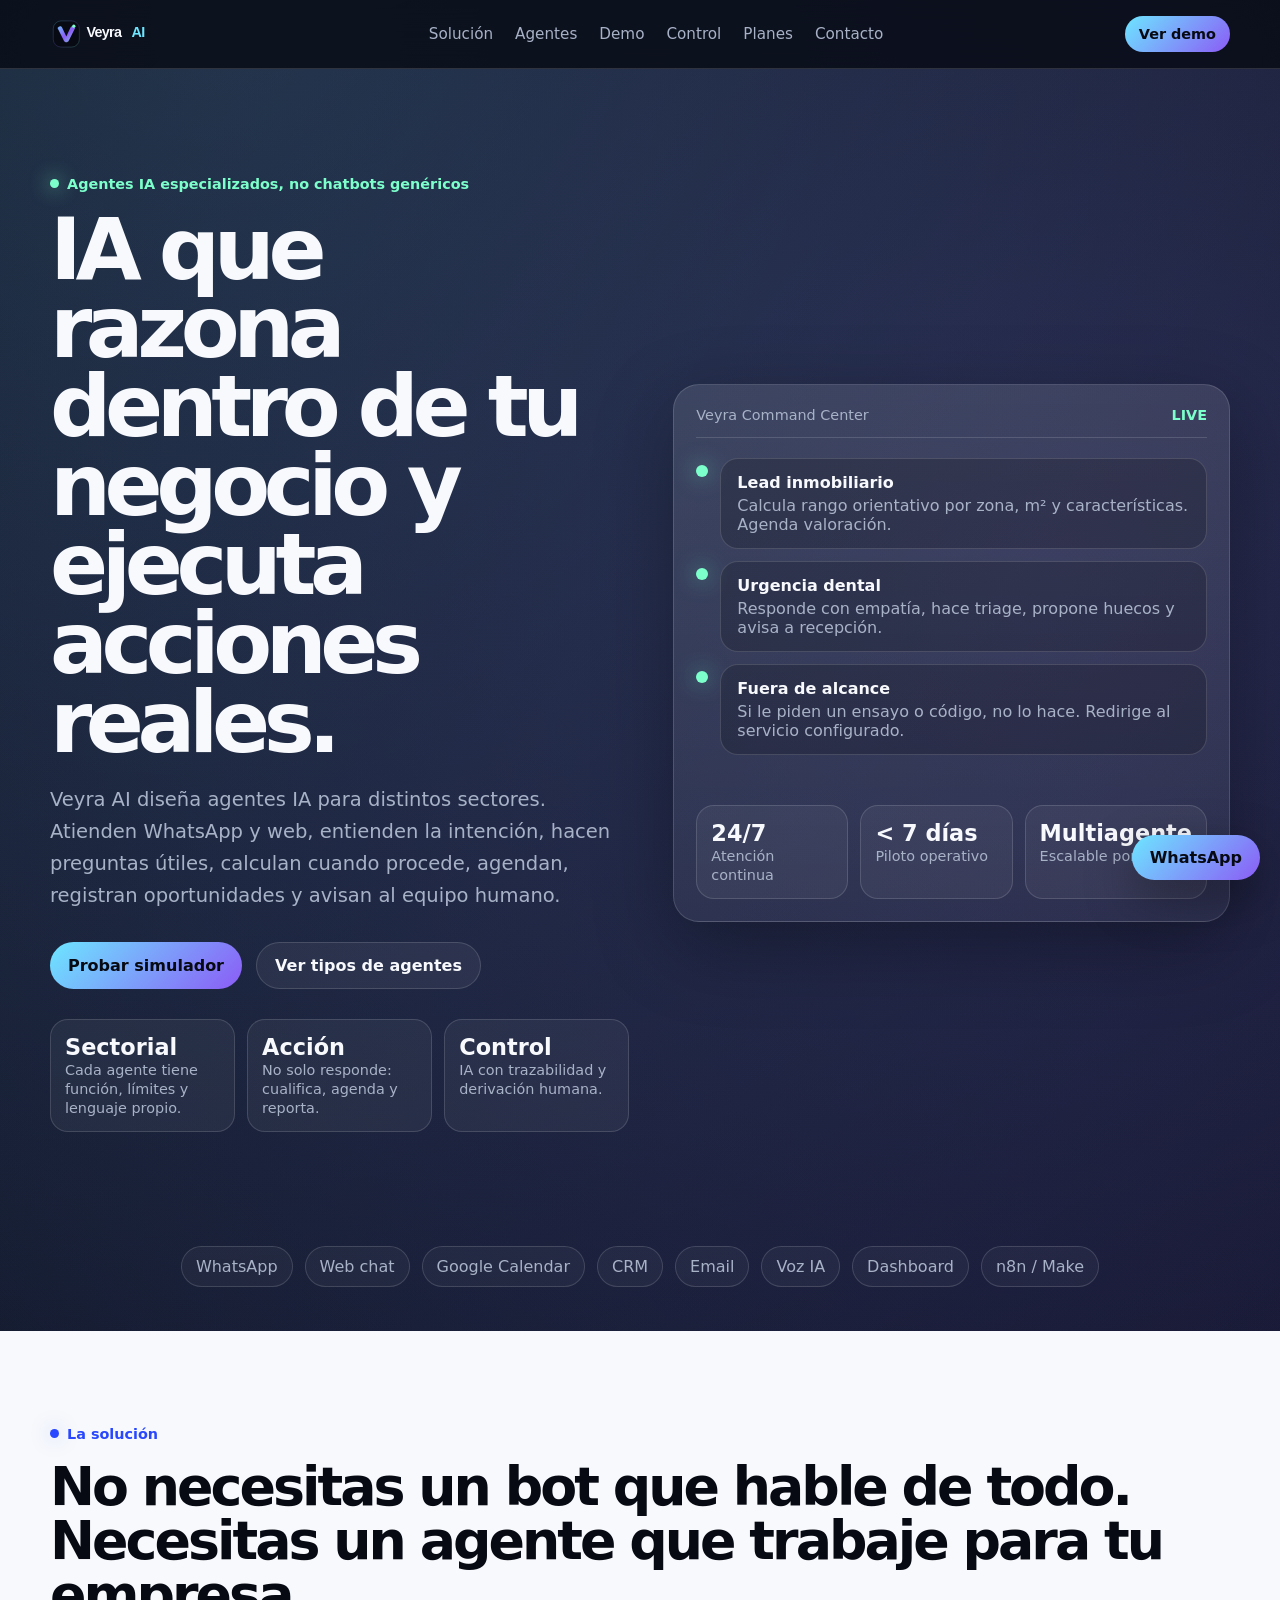
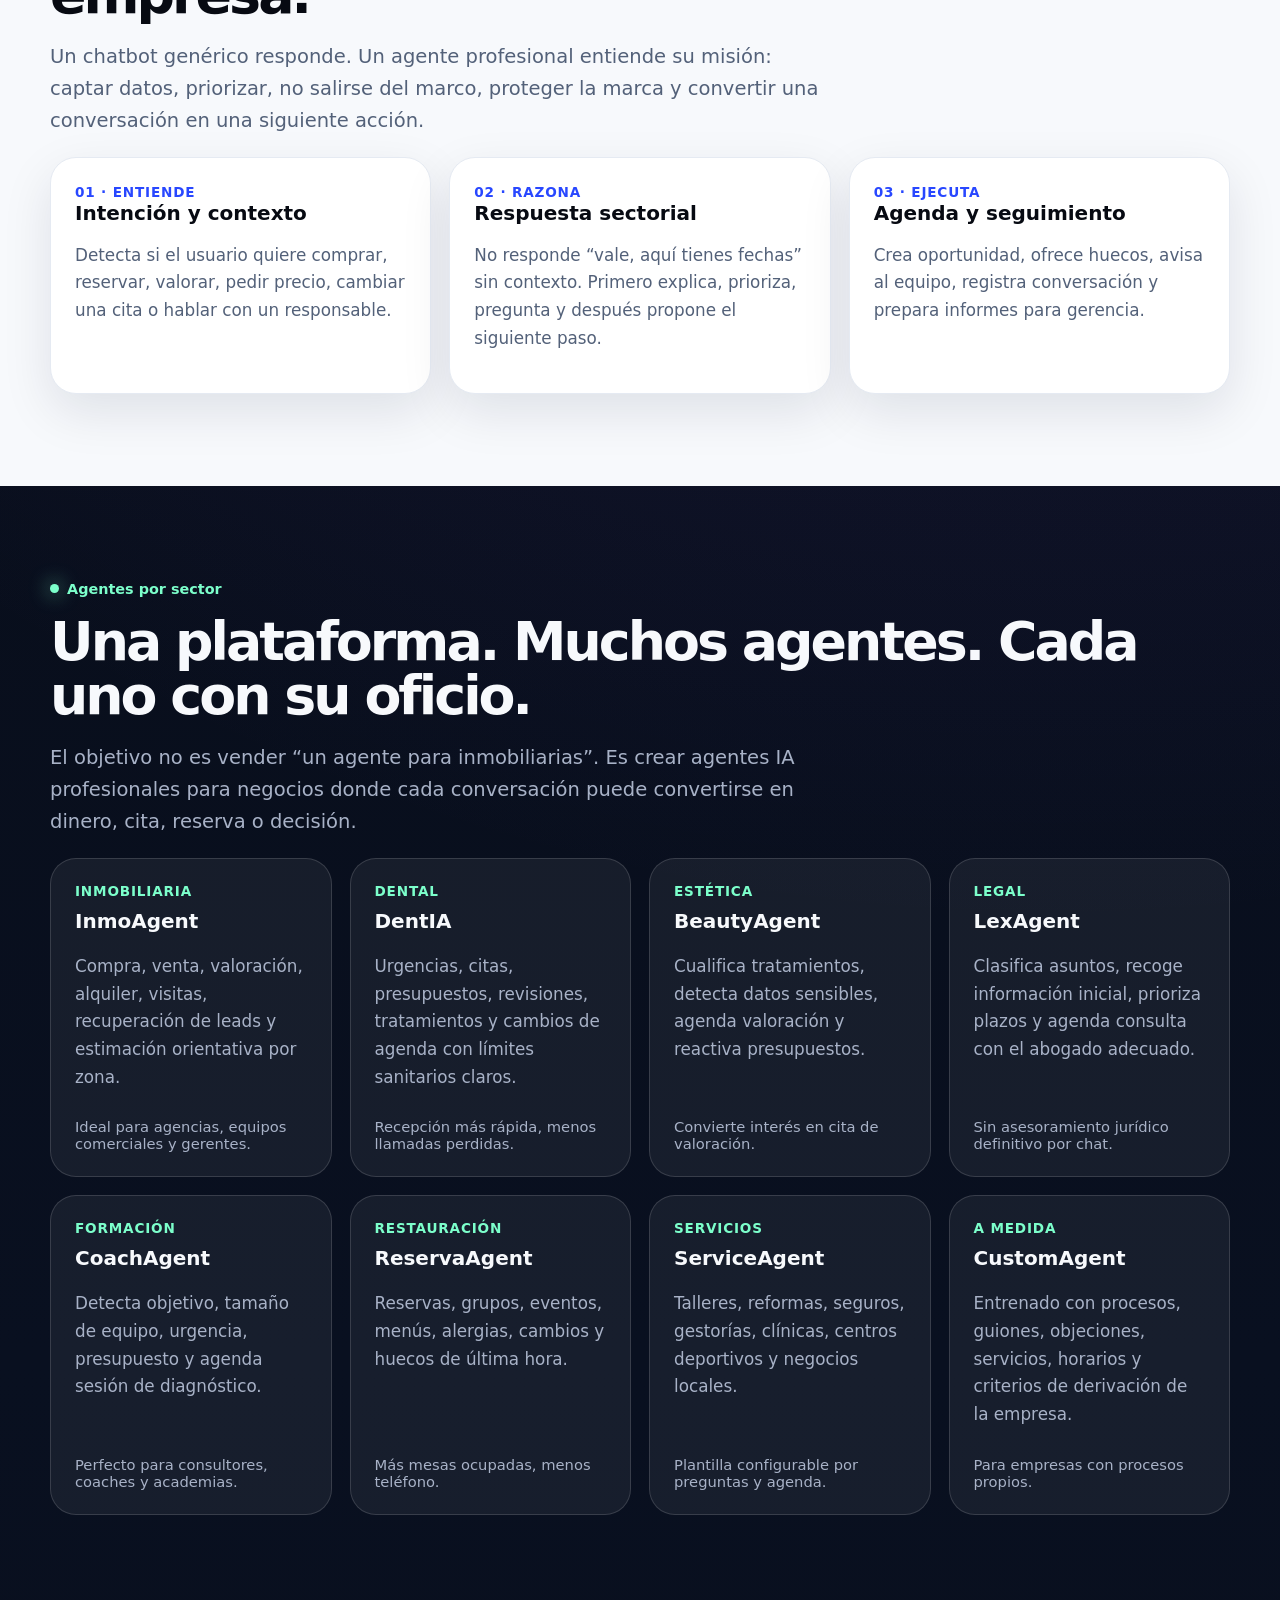
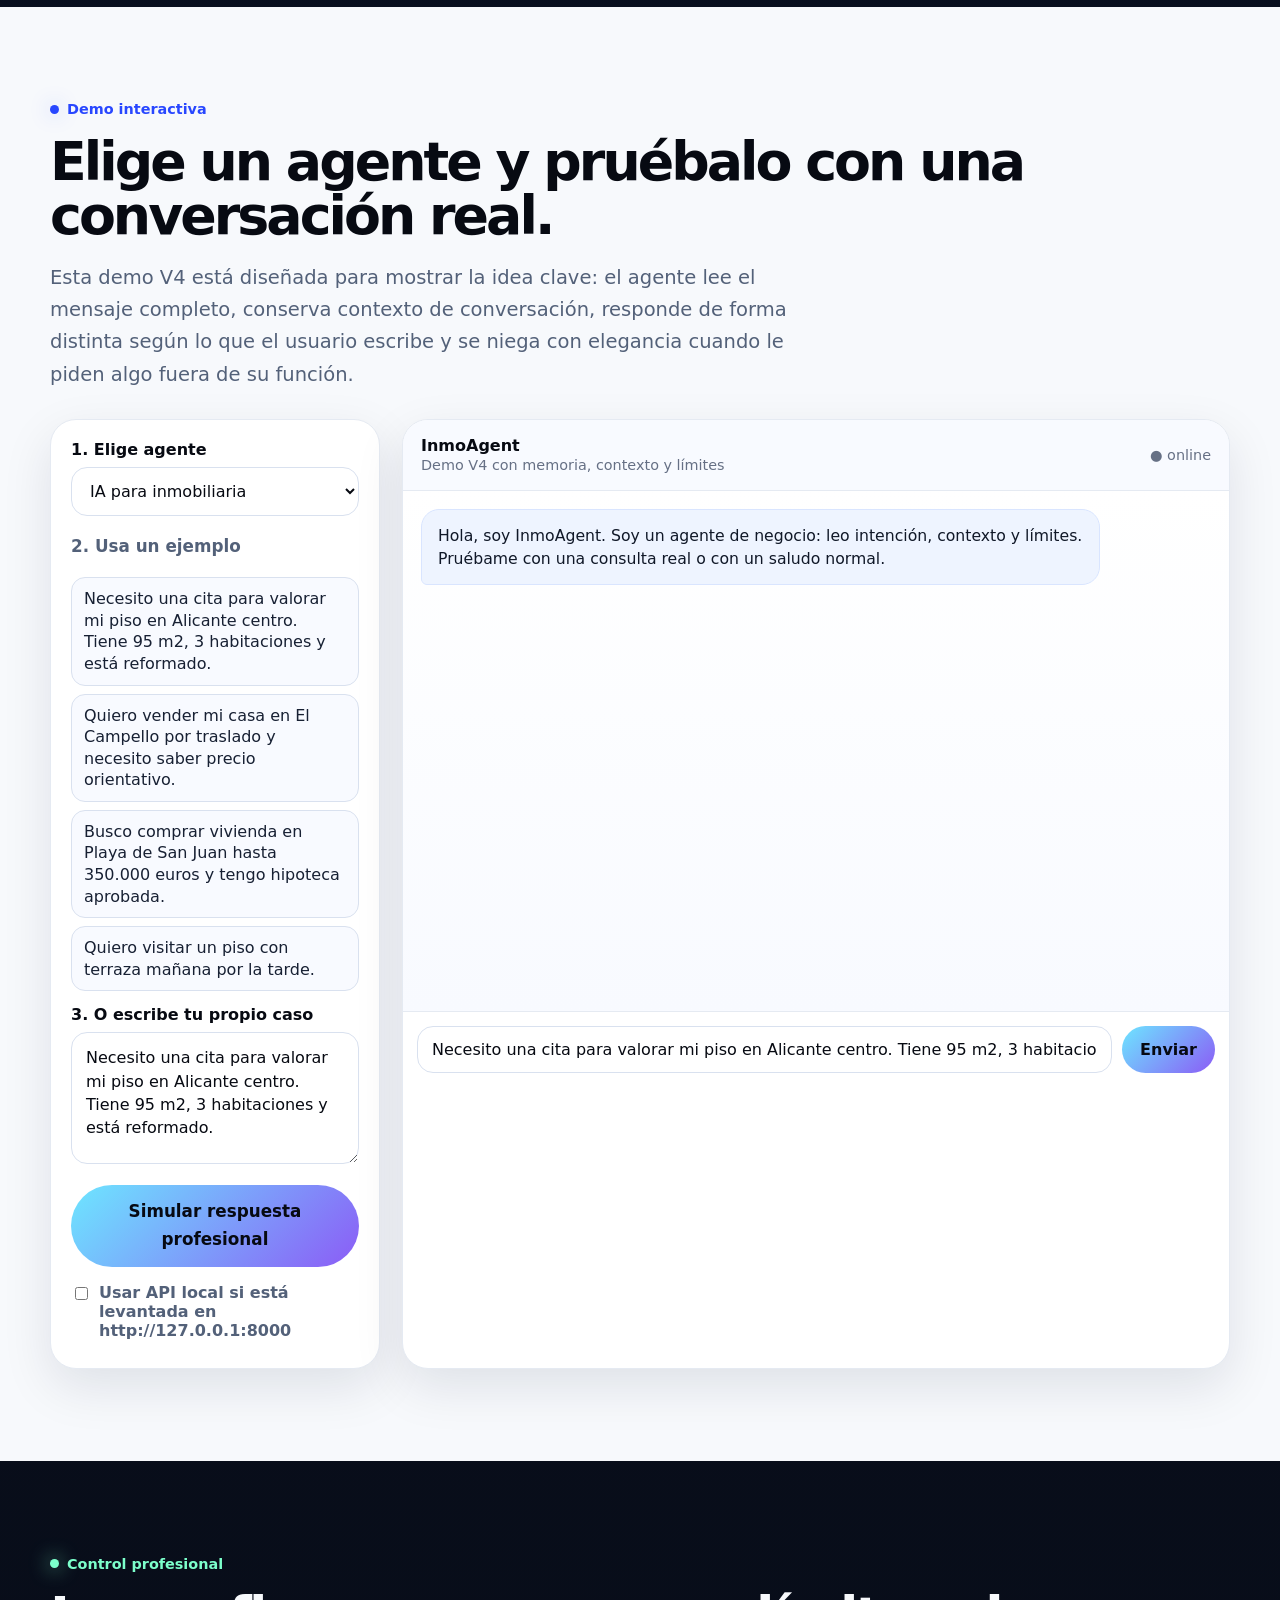
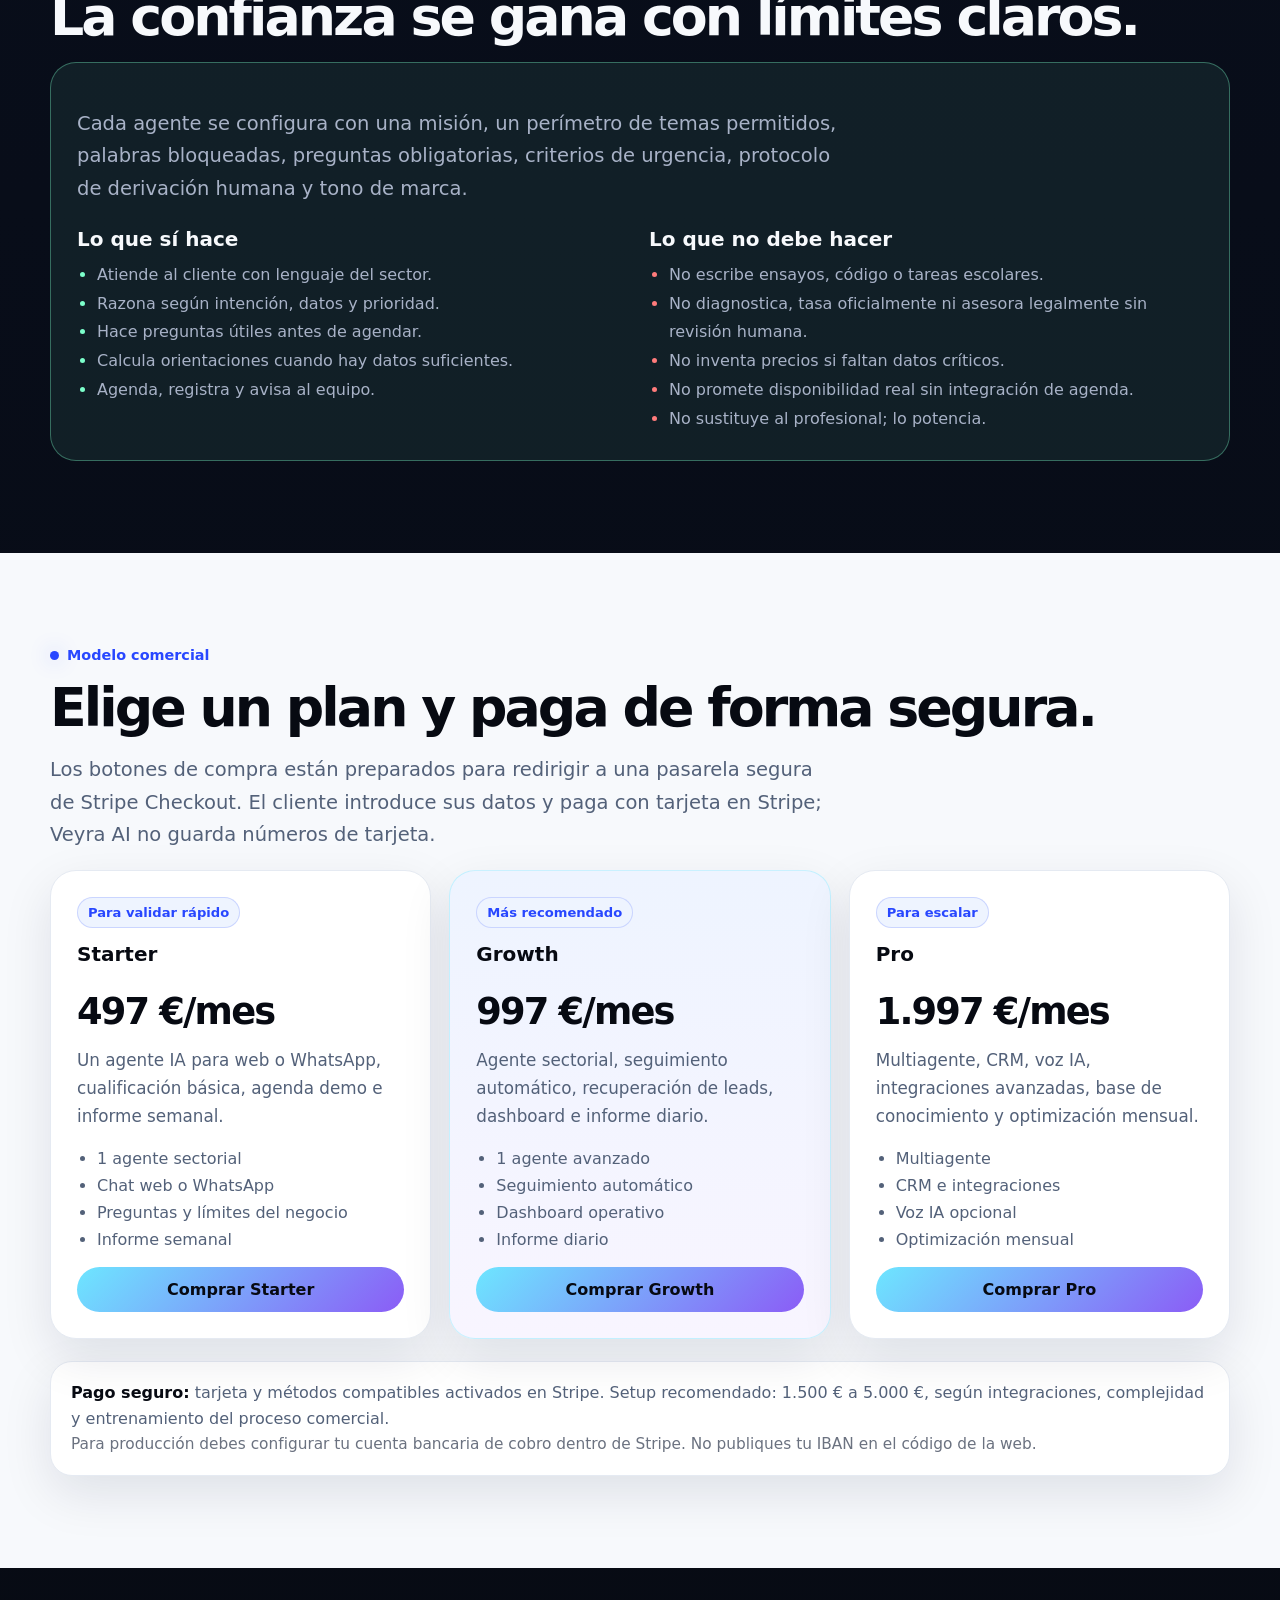
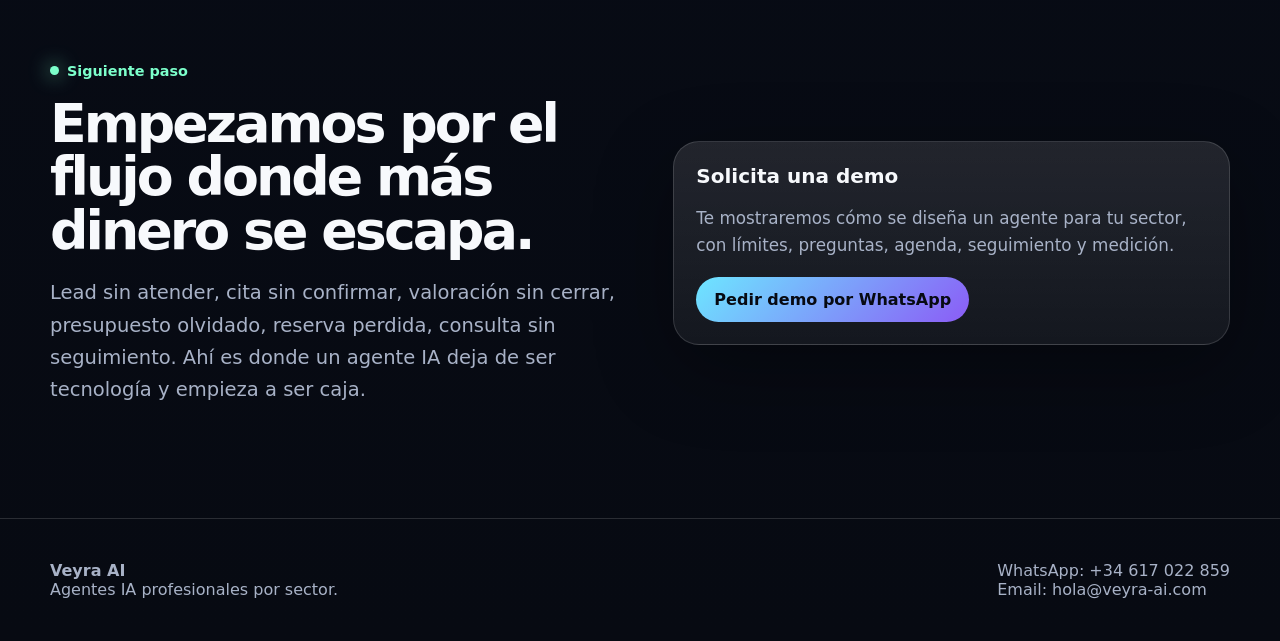
==== index.html @ 06a19c9b "Add files via upload" ====
<!doctype html>
<html lang="es">
<head>
  <meta charset="utf-8" />
  <meta name="viewport" content="width=device-width, initial-scale=1" />
  <title>Veyra AI V4 — Chat razonador contextual</title>
  <meta name="description" content="Veyra AI crea agentes IA especializados por sector: atienden, razonan dentro del negocio, califican leads, agendan citas y avisan al equipo. No son chatbots genéricos." />
  <meta name="theme-color" content="#070A12" />
  <link rel="icon" href="assets/favicon.svg" type="image/svg+xml" />
  <link rel="stylesheet" href="assets/styles.css" />
  <script defer src="assets/app.js"></script>
  <script defer src="assets/payments.js"></script>
</head>
<body>

<header class="header">
  <div class="container header-inner">
    <a class="brand" href="index.html" aria-label="Veyra AI inicio">
      <img src="assets/logo-veyra-horizontal.svg" alt="Veyra AI" onerror="this.style.display='none'" />
    </a>
    <nav class="nav" aria-label="Navegación principal">
      <a href="#solucion">Solución</a>
      <a href="#verticales">Agentes</a>
      <a href="#demo">Demo</a>
      <a href="#limites">Control</a>
      <a href="#planes">Planes</a>
      <a href="#contacto">Contacto</a>
    </nav>
    <a class="btn btn-small btn-primary" href="https://wa.me/34617022859?text=Hola%20Veyra%20AI%2C%20quiero%20ver%20una%20demo%20de%20agentes%20IA" target="_blank" rel="noopener">Ver demo</a>
    <button class="menu-btn" data-menu-btn>Menú</button>
  </div>
  <div class="container mobile" data-mobile>
    <a href="#solucion">Solución</a>
    <a href="#verticales">Agentes</a>
    <a href="#demo">Demo</a>
    <a href="#limites">Control</a>
    <a href="#planes">Planes</a>
    <a href="#contacto">Contacto</a>
  </div>
</header>

<main>
  <section class="hero">
    <div class="container grid-2">
      <div>
        <div class="eyebrow">Agentes IA especializados, no chatbots genéricos</div>
        <h1>IA que razona dentro de tu negocio y ejecuta acciones reales.</h1>
        <p class="lead">Veyra AI diseña agentes IA para distintos sectores. Atienden WhatsApp y web, entienden la intención, hacen preguntas útiles, calculan cuando procede, agendan, registran oportunidades y avisan al equipo humano.</p>
        <div class="hero-actions">
          <a class="btn btn-primary" href="#demo">Probar simulador</a>
          <a class="btn btn-ghost" href="#verticales">Ver tipos de agentes</a>
        </div>
        <div class="trust">
          <div><strong>Sectorial</strong><span>Cada agente tiene función, límites y lenguaje propio.</span></div>
          <div><strong>Acción</strong><span>No solo responde: cualifica, agenda y reporta.</span></div>
          <div><strong>Control</strong><span>IA con trazabilidad y derivación humana.</span></div>
        </div>
      </div>
      <div class="panel">
        <div class="panel-top"><span>Veyra Command Center</span><span class="live">LIVE</span></div>
        <div class="command-feed">
          <div class="command-row"><span class="command-dot"></span><div class="command-card"><strong>Lead inmobiliario</strong><span>Calcula rango orientativo por zona, m² y características. Agenda valoración.</span></div></div>
          <div class="command-row"><span class="command-dot"></span><div class="command-card"><strong>Urgencia dental</strong><span>Responde con empatía, hace triage, propone huecos y avisa a recepción.</span></div></div>
          <div class="command-row"><span class="command-dot"></span><div class="command-card"><strong>Fuera de alcance</strong><span>Si le piden un ensayo o código, no lo hace. Redirige al servicio configurado.</span></div></div>
        </div>
        <div class="trust">
          <div><strong>24/7</strong><span>Atención continua</span></div>
          <div><strong>&lt; 7 días</strong><span>Piloto operativo</span></div>
          <div><strong>Multiagente</strong><span>Escalable por sector</span></div>
        </div>
      </div>
    </div>
  </section>

  <section class="section-tight">
    <div class="container logo-strip">
      <span>WhatsApp</span><span>Web chat</span><span>Google Calendar</span><span>CRM</span><span>Email</span><span>Voz IA</span><span>Dashboard</span><span>n8n / Make</span>
    </div>
  </section>

  <section class="section light" id="solucion">
    <div class="container">
      <div class="eyebrow">La solución</div>
      <h2>No necesitas un bot que hable de todo. Necesitas un agente que trabaje para tu empresa.</h2>
      <p class="lead">Un chatbot genérico responde. Un agente profesional entiende su misión: captar datos, priorizar, no salirse del marco, proteger la marca y convertir una conversación en una siguiente acción.</p>
      <div class="grid-3">
        <article class="card"><strong class="tag">01 · Entiende</strong><h3>Intención y contexto</h3><p>Detecta si el usuario quiere comprar, reservar, valorar, pedir precio, cambiar una cita o hablar con un responsable.</p></article>
        <article class="card"><strong class="tag">02 · Razona</strong><h3>Respuesta sectorial</h3><p>No responde “vale, aquí tienes fechas” sin contexto. Primero explica, prioriza, pregunta y después propone el siguiente paso.</p></article>
        <article class="card"><strong class="tag">03 · Ejecuta</strong><h3>Agenda y seguimiento</h3><p>Crea oportunidad, ofrece huecos, avisa al equipo, registra conversación y prepara informes para gerencia.</p></article>
      </div>
    </div>
  </section>

  <section class="section" id="verticales">
    <div class="container">
      <div class="eyebrow">Agentes por sector</div>
      <h2>Una plataforma. Muchos agentes. Cada uno con su oficio.</h2>
      <p class="lead">El objetivo no es vender “un agente para inmobiliarias”. Es crear agentes IA profesionales para negocios donde cada conversación puede convertirse en dinero, cita, reserva o decisión.</p>
      <div class="grid-4">
        <article class="card vertical-card"><strong class="tag">Inmobiliaria</strong><h3>InmoAgent</h3><p>Compra, venta, valoración, alquiler, visitas, recuperación de leads y estimación orientativa por zona.</p><span class="mini">Ideal para agencias, equipos comerciales y gerentes.</span></article>
        <article class="card vertical-card"><strong class="tag">Dental</strong><h3>DentIA</h3><p>Urgencias, citas, presupuestos, revisiones, tratamientos y cambios de agenda con límites sanitarios claros.</p><span class="mini">Recepción más rápida, menos llamadas perdidas.</span></article>
        <article class="card vertical-card"><strong class="tag">Estética</strong><h3>BeautyAgent</h3><p>Cualifica tratamientos, detecta datos sensibles, agenda valoración y reactiva presupuestos.</p><span class="mini">Convierte interés en cita de valoración.</span></article>
        <article class="card vertical-card"><strong class="tag">Legal</strong><h3>LexAgent</h3><p>Clasifica asuntos, recoge información inicial, prioriza plazos y agenda consulta con el abogado adecuado.</p><span class="mini">Sin asesoramiento jurídico definitivo por chat.</span></article>
        <article class="card vertical-card"><strong class="tag">Formación</strong><h3>CoachAgent</h3><p>Detecta objetivo, tamaño de equipo, urgencia, presupuesto y agenda sesión de diagnóstico.</p><span class="mini">Perfecto para consultores, coaches y academias.</span></article>
        <article class="card vertical-card"><strong class="tag">Restauración</strong><h3>ReservaAgent</h3><p>Reservas, grupos, eventos, menús, alergias, cambios y huecos de última hora.</p><span class="mini">Más mesas ocupadas, menos teléfono.</span></article>
        <article class="card vertical-card"><strong class="tag">Servicios</strong><h3>ServiceAgent</h3><p>Talleres, reformas, seguros, gestorías, clínicas, centros deportivos y negocios locales.</p><span class="mini">Plantilla configurable por preguntas y agenda.</span></article>
        <article class="card vertical-card"><strong class="tag">A medida</strong><h3>CustomAgent</h3><p>Entrenado con procesos, guiones, objeciones, servicios, horarios y criterios de derivación de la empresa.</p><span class="mini">Para empresas con procesos propios.</span></article>
      </div>
    </div>
  </section>

  <section class="section light" id="demo">
    <div class="container">
      <div class="eyebrow">Demo interactiva</div>
      <h2>Elige un agente y pruébalo con una conversación real.</h2>
      <p class="lead">Esta demo V4 está diseñada para mostrar la idea clave: el agente lee el mensaje completo, conserva contexto de conversación, responde de forma distinta según lo que el usuario escribe y se niega con elegancia cuando le piden algo fuera de su función.</p>
      <div class="simulator">
        <aside class="sim-side">
          <label for="sector">1. Elige agente</label>
          <select id="sector" data-sector>
            <option value="inmobiliaria">IA para inmobiliaria</option>
            <option value="dental">IA para clínica dental</option>
            <option value="estetica">IA para estética</option>
            <option value="legal">IA para despacho legal</option>
            <option value="formacion">IA para formación/coaching</option>
            <option value="restauracion">IA para restaurante/reservas</option>
          </select>

          <p><strong>2. Usa un ejemplo</strong></p>
          <div class="sample-list" data-samples></div>

          <label for="prompt">3. O escribe tu propio caso</label>
          <textarea id="prompt" data-prompt placeholder="Escribe aquí una consulta real del cliente..."></textarea>
          <p><button class="btn btn-primary btn-block" data-run-demo>Simular respuesta profesional</button></p>
          <label style="display:flex; gap:8px; align-items:flex-start; font-weight:600; color:#536179;">
            <input type="checkbox" data-use-api style="width:auto; margin-top:4px;" />
            Usar API local si está levantada en http://127.0.0.1:8000
          </label>
        </aside>

        <section class="chat-simulator" aria-label="Simulador de chat Veyra AI">
          <div class="chat-header">
            <div><strong data-agent-name>InmoAgent</strong><br><span>Demo V4 con memoria, contexto y límites</span></div>
            <span>● online</span>
          </div>
          <div class="chat-log" data-chat-log></div>
          <div class="chat-input">
            <input data-chat-input type="text" placeholder="Escribe aquí. El texto se ve correctamente." />
            <button class="btn btn-primary" data-chat-send>Enviar</button>
          </div>
        </section>
      </div>
    </div>
  </section>

  <section class="section" id="limites">
    <div class="container">
      <div class="eyebrow">Control profesional</div>
      <h2>La confianza se gana con límites claros.</h2>
      <div class="guardrail">
        <p class="lead">Cada agente se configura con una misión, un perímetro de temas permitidos, palabras bloqueadas, preguntas obligatorias, criterios de urgencia, protocolo de derivación humana y tono de marca.</p>
        <div class="guardrail-grid">
          <div>
            <h3>Lo que sí hace</h3>
            <ul class="check-list">
              <li>Atiende al cliente con lenguaje del sector.</li>
              <li>Razona según intención, datos y prioridad.</li>
              <li>Hace preguntas útiles antes de agendar.</li>
              <li>Calcula orientaciones cuando hay datos suficientes.</li>
              <li>Agenda, registra y avisa al equipo.</li>
            </ul>
          </div>
          <div>
            <h3>Lo que no debe hacer</h3>
            <ul class="x-list">
              <li>No escribe ensayos, código o tareas escolares.</li>
              <li>No diagnostica, tasa oficialmente ni asesora legalmente sin revisión humana.</li>
              <li>No inventa precios si faltan datos críticos.</li>
              <li>No promete disponibilidad real sin integración de agenda.</li>
              <li>No sustituye al profesional; lo potencia.</li>
            </ul>
          </div>
        </div>
      </div>
    </div>
  </section>

  <section class="section light" id="planes">
    <div class="container">
      <div class="eyebrow">Modelo comercial</div>
      <h2>Elige un plan y paga de forma segura.</h2>
      <p class="lead">Los botones de compra están preparados para redirigir a una pasarela segura de Stripe Checkout. El cliente introduce sus datos y paga con tarjeta en Stripe; Veyra AI no guarda números de tarjeta.</p>
      <div class="grid-3 plans-grid">
        <article class="price plan-card" data-plan-card="starter">
          <div class="plan-topline">Para validar rápido</div>
          <h3>Starter</h3>
          <div class="amount">497 €/mes</div>
          <p>Un agente IA para web o WhatsApp, cualificación básica, agenda demo e informe semanal.</p>
          <ul class="plan-list">
            <li>1 agente sectorial</li>
            <li>Chat web o WhatsApp</li>
            <li>Preguntas y límites del negocio</li>
            <li>Informe semanal</li>
          </ul>
          <button class="btn btn-primary btn-block" type="button" data-buy-plan="starter">Comprar Starter</button>
        </article>
        <article class="price featured plan-card" data-plan-card="growth">
          <div class="plan-topline">Más recomendado</div>
          <h3>Growth</h3>
          <div class="amount">997 €/mes</div>
          <p>Agente sectorial, seguimiento automático, recuperación de leads, dashboard e informe diario.</p>
          <ul class="plan-list">
            <li>1 agente avanzado</li>
            <li>Seguimiento automático</li>
            <li>Dashboard operativo</li>
            <li>Informe diario</li>
          </ul>
          <button class="btn btn-primary btn-block" type="button" data-buy-plan="growth">Comprar Growth</button>
        </article>
        <article class="price plan-card" data-plan-card="pro">
          <div class="plan-topline">Para escalar</div>
          <h3>Pro</h3>
          <div class="amount">1.997 €/mes</div>
          <p>Multiagente, CRM, voz IA, integraciones avanzadas, base de conocimiento y optimización mensual.</p>
          <ul class="plan-list">
            <li>Multiagente</li>
            <li>CRM e integraciones</li>
            <li>Voz IA opcional</li>
            <li>Optimización mensual</li>
          </ul>
          <button class="btn btn-primary btn-block" type="button" data-buy-plan="pro">Comprar Pro</button>
        </article>
      </div>
      <div class="payment-note">
        <strong>Pago seguro:</strong> tarjeta y métodos compatibles activados en Stripe. Setup recomendado: 1.500 € a 5.000 €, según integraciones, complejidad y entrenamiento del proceso comercial.
        <br><span>Para producción debes configurar tu cuenta bancaria de cobro dentro de Stripe. No publiques tu IBAN en el código de la web.</span>
      </div>
    </div>
  </section>

  <section class="section" id="contacto">
    <div class="container grid-2">
      <div>
        <div class="eyebrow">Siguiente paso</div>
        <h2>Empezamos por el flujo donde más dinero se escapa.</h2>
        <p class="lead">Lead sin atender, cita sin confirmar, valoración sin cerrar, presupuesto olvidado, reserva perdida, consulta sin seguimiento. Ahí es donde un agente IA deja de ser tecnología y empieza a ser caja.</p>
      </div>
      <div class="panel">
        <h3>Solicita una demo</h3>
        <p>Te mostraremos cómo se diseña un agente para tu sector, con límites, preguntas, agenda, seguimiento y medición.</p>
        <a class="btn btn-primary" href="https://wa.me/34617022859?text=Hola%20Veyra%20AI%2C%20quiero%20una%20demo%20de%20agentes%20IA%20por%20sector" target="_blank" rel="noopener">Pedir demo por WhatsApp</a>
      </div>
    </div>
  </section>
</main>

<footer class="footer">
  <div class="container footer-inner">
    <div><strong>Veyra AI</strong><br/>Agentes IA profesionales por sector.</div>
    <div>WhatsApp: +34 617 022 859<br/>Email: hola@veyra-ai.com</div>
  </div>
</footer>
<a class="btn btn-primary whatsapp-float" href="https://wa.me/34617022859?text=Hola%20Veyra%20AI%2C%20quiero%20una%20demo" target="_blank" rel="noopener">WhatsApp</a>

</body>
</html>
---- assets/styles.css ----
:root {
  --bg: #070A12;
  --bg-2: #0D1324;
  --ink: #F7F9FC;
  --muted: #A8B2C7;
  --muted-2: #6B7280;
  --line: rgba(255,255,255,.14);
  --line-dark: #E5EAF2;
  --cyan: #6DE6FF;
  --violet: #8B5CF6;
  --mint: #7CFFCB;
  --warm: #FFD166;
  --danger: #FF7B7B;
  --paper: #F7F9FC;
  --paper-2: #FFFFFF;
  --dark-text: #070A12;
  --shadow: 0 24px 80px rgba(0,0,0,.32);
  --shadow-soft: 0 18px 50px rgba(14,24,48,.10);
  --radius: 26px;
  --max: 1180px;
  font-family: Inter, ui-sans-serif, system-ui, -apple-system, BlinkMacSystemFont, "Segoe UI", Roboto, Arial, sans-serif;
}

* { box-sizing: border-box; }
html { scroll-behavior: smooth; }
body {
  margin: 0;
  background:
    radial-gradient(circle at 18% 0%, rgba(109,230,255,.16), transparent 28%),
    radial-gradient(circle at 82% 8%, rgba(139,92,246,.20), transparent 30%),
    linear-gradient(180deg, #070A12 0%, #091020 42%, #070A12 100%);
  color: var(--ink);
}
a { color: inherit; text-decoration: none; }
button, input, textarea, select { font: inherit; }
.container { width: min(var(--max), calc(100% - 40px)); margin: 0 auto; }

.header { position: sticky; top: 0; z-index: 30; backdrop-filter: blur(20px); background: rgba(7,10,18,.78); border-bottom: 1px solid var(--line); }
.header-inner { display: flex; align-items: center; justify-content: space-between; padding: 16px 0; gap: 20px; }
.brand { display:flex; align-items:center; gap:10px; font-weight: 900; letter-spacing:-.03em; }
.brand img { height: 34px; width: auto; }
.nav { display:flex; align-items:center; gap: 22px; color: var(--muted); font-size: .95rem; }
.nav a:hover { color: var(--ink); }
.menu-btn { display:none; background:transparent; color:var(--ink); border:1px solid var(--line); border-radius: 12px; padding:8px 10px; }
.mobile { display:none; border-top: 1px solid var(--line); padding: 10px 0 18px; }
.mobile a { display:block; padding: 10px 0; color:var(--muted); }

.btn { display:inline-flex; align-items:center; justify-content:center; gap: 8px; border-radius: 999px; padding: 13px 18px; font-weight: 850; border: 1px solid var(--line); transition: transform .2s ease, border-color .2s ease, background .2s ease; cursor:pointer; }
.btn:hover { transform: translateY(-2px); }
.btn-primary { background: linear-gradient(135deg, var(--cyan), var(--violet)); color: #070A12; border: 0; }
.btn-ghost { background: rgba(255,255,255,.06); color: var(--ink); }
.btn-small { padding: 10px 14px; font-size:.9rem; }
.btn-block { width: 100%; }

.hero { padding: 104px 0 70px; }
.section { padding: 92px 0; }
.section-tight { padding: 44px 0; }
.light { background: var(--paper); color: var(--dark-text); }
.light p, .light li { color:#536179; }
.light .eyebrow { color:#2847FF; }
.light .eyebrow::before { background:#2847FF; box-shadow:0 0 20px rgba(40,71,255,.35); }
.grid-2 { display:grid; grid-template-columns: 1.02fr .98fr; gap: 44px; align-items:center; }
.grid-3 { display:grid; grid-template-columns: repeat(3, 1fr); gap:18px; }
.grid-4 { display:grid; grid-template-columns: repeat(4, 1fr); gap:18px; }

.eyebrow { display:inline-flex; align-items:center; gap:8px; color: var(--mint); font-weight: 850; font-size:.9rem; margin-bottom: 18px; }
.eyebrow::before { content:""; width:9px; height:9px; border-radius:50%; background:var(--mint); box-shadow:0 0 20px var(--mint); }
h1 { font-size: clamp(2.75rem, 6.7vw, 5.7rem); line-height:.92; letter-spacing:-.075em; margin: 0 0 22px; }
h2 { font-size: clamp(2rem, 4.2vw, 3.6rem); line-height:1; letter-spacing:-.055em; margin:0 0 18px; }
h3 { font-size: 1.25rem; margin:0 0 10px; }
p { color: var(--muted); font-size: 1.05rem; line-height:1.65; }
.lead { font-size: 1.22rem; max-width: 780px; }
.hero-actions { display:flex; flex-wrap:wrap; gap:14px; margin: 30px 0; }

.trust { display:grid; grid-template-columns: repeat(3, 1fr); gap: 12px; margin-top:30px; }
.trust div { border:1px solid var(--line); border-radius: 18px; padding: 14px; background:rgba(255,255,255,.05); }
.trust strong { display:block; font-size:1.4rem; }
.trust span { color:var(--muted); font-size:.9rem; }

.panel { border:1px solid var(--line); background: linear-gradient(180deg, rgba(255,255,255,.11), rgba(255,255,255,.055)); border-radius: var(--radius); padding: 22px; box-shadow: var(--shadow); }
.light .panel { background:white; border-color:var(--line-dark); box-shadow:var(--shadow-soft); }
.panel-top { display:flex; align-items:center; justify-content:space-between; padding-bottom:14px; border-bottom:1px solid var(--line); color:var(--muted); font-size:.9rem; }
.light .panel-top { border-bottom-color:var(--line-dark); color:var(--muted-2); }
.live { color: var(--mint); font-weight: 900; }
.light .live { color:#16A34A; }

.command-feed { display:grid; gap:12px; padding:20px 0; }
.command-row { display:grid; grid-template-columns: auto 1fr; gap: 12px; align-items: start; }
.command-dot { width:12px; height:12px; border-radius:50%; background:var(--mint); margin-top:7px; box-shadow:0 0 22px rgba(124,255,203,.6); }
.command-card { border:1px solid var(--line); background:rgba(0,0,0,.18); padding:14px 16px; border-radius:18px; }
.command-card strong { display:block; margin-bottom:4px; }
.command-card span { color:var(--muted); }

.logo-strip { display:flex; flex-wrap:wrap; gap:12px; justify-content:center; }
.logo-strip span { border:1px solid var(--line); border-radius:999px; padding:10px 14px; color:var(--muted); background:rgba(255,255,255,.04); }

.card { border:1px solid var(--line); background:rgba(255,255,255,.06); border-radius: var(--radius); padding:24px; min-height: 210px; }
.light .card { background:white; border-color:var(--line-dark); box-shadow: var(--shadow-soft); }
.card strong.tag { color:var(--mint); font-size:.85rem; text-transform: uppercase; letter-spacing:.06em; }
.light .card strong.tag { color:#2847FF; }
.card ul { padding-left: 18px; color:var(--muted); line-height:1.7; }
.vertical-card { min-height: 245px; display:flex; flex-direction:column; gap:10px; }
.vertical-card p { margin-top:0; }
.vertical-card .mini { margin-top:auto; color:var(--muted); font-size:.92rem; }
.light .vertical-card .mini { color:var(--muted-2); }

.guardrail { border:1px solid rgba(124,255,203,.35); background:rgba(124,255,203,.08); border-radius:var(--radius); padding:26px; }
.guardrail-grid { display:grid; grid-template-columns: 1fr 1fr; gap:18px; margin-top:22px; }
.guardrail h3 { margin-top:0; }
.check-list, .x-list { margin:0; padding-left:20px; line-height:1.8; color:var(--muted); }
.check-list li::marker { color:var(--mint); }
.x-list li::marker { color:var(--danger); }

/* Simulador */
.simulator { display:grid; grid-template-columns: 330px 1fr; gap:22px; align-items:stretch; margin-top:28px; }
.sim-side, .chat-simulator { border:1px solid var(--line-dark); border-radius: var(--radius); background:white; box-shadow:var(--shadow-soft); }
.sim-side { padding:20px; }
.sim-side label { display:block; font-weight:850; margin-bottom:8px; color:var(--dark-text); }
.sim-side select,
.sim-side textarea,
.chat-input input {
  width:100%;
  border:1px solid #D9E1EF;
  background:#FFFFFF;
  color:#070A12;
  border-radius:16px;
  padding:13px 14px;
  outline:none;
}
.sim-side textarea { min-height: 132px; resize: vertical; line-height:1.45; }
.sim-side select:focus,
.sim-side textarea:focus,
.chat-input input:focus { border-color:#2847FF; box-shadow:0 0 0 4px rgba(40,71,255,.10); }
.sample-list { display:grid; gap:8px; margin:14px 0; }
.sample-btn { text-align:left; border:1px solid #D9E1EF; background:#F8FAFF; color:#172033; border-radius:14px; padding:10px 12px; cursor:pointer; line-height:1.35; }
.sample-btn:hover { border-color:#2847FF; }
.chat-simulator { overflow:hidden; display:flex; flex-direction:column; min-height:560px; }
.chat-header { display:flex; align-items:center; justify-content:space-between; gap:12px; padding:16px 18px; border-bottom:1px solid var(--line-dark); background:#F8FAFF; }
.chat-header strong { color:#070A12; }
.chat-header span { color:#667085; font-size:.9rem; }
.chat-log { flex:1; padding:18px; display:flex; flex-direction:column; gap:12px; background:linear-gradient(180deg,#FFFFFF,#F8FAFF); overflow:auto; max-height: 520px; }
.bubble { width:fit-content; max-width:min(86%, 720px); padding:14px 16px; border-radius:18px; white-space:pre-line; line-height:1.48; font-size: .98rem; }
.bubble.user { align-self:flex-end; background:#2847FF; color:#FFFFFF; border-bottom-right-radius:6px; }
.bubble.bot { align-self:flex-start; background:#EEF4FF; color:#101828; border:1px solid #D9E5FF; border-bottom-left-radius:6px; }
.bubble.bot strong { color:#070A12; }
.chat-input { display:grid; grid-template-columns: 1fr auto; gap:10px; padding:14px; border-top:1px solid var(--line-dark); background:#FFFFFF; }
.chat-input input::placeholder,
.sim-side textarea::placeholder { color:#8A94A6; }

.price { border:1px solid var(--line); border-radius: var(--radius); padding:26px; background:rgba(255,255,255,.06); }
.light .price { background:white; border-color:var(--line-dark); box-shadow:var(--shadow-soft); }
.price.featured { background:linear-gradient(180deg, rgba(109,230,255,.16), rgba(139,92,246,.12)); border-color: rgba(109,230,255,.34); }
.light .price.featured { background:linear-gradient(180deg, #EEF4FF, #F8F5FF); }
.price .amount { font-size:2.3rem; color:var(--ink); font-weight:900; letter-spacing:-.05em; }
.light .price .amount { color:var(--dark-text); }

.footer { padding: 42px 0; border-top: 1px solid var(--line); color: var(--muted); }
.footer-inner { display:flex; justify-content:space-between; gap:20px; flex-wrap:wrap; }
.whatsapp-float { position:fixed; right:20px; bottom:20px; z-index:30; box-shadow:0 18px 50px rgba(0,0,0,.35); }

@media (max-width: 980px) {
  .grid-2, .grid-3, .grid-4, .simulator, .guardrail-grid { grid-template-columns: 1fr; }
  .trust { grid-template-columns: 1fr; }
  .nav, .header .btn-small { display:none; }
  .menu-btn { display:block; }
  .mobile.open { display:block; }
  .hero { padding-top:72px; }
  .chat-simulator { min-height: 520px; }
}

/* Pagos y planes */
.plans-grid { align-items: stretch; }
.plan-card { display:flex; flex-direction:column; gap:14px; min-height: 100%; }
.plan-card p { margin:0; }
.plan-topline { display:inline-flex; width:max-content; max-width:100%; border:1px solid rgba(40,71,255,.18); background:#EEF4FF; color:#2847FF; border-radius:999px; padding:7px 10px; font-weight:850; font-size:.82rem; }
.plan-list { margin:0; padding-left:20px; line-height:1.7; color:#536179; }
.plan-card .btn { margin-top:auto; }
.btn.is-loading, .btn:disabled { opacity:.74; cursor:progress; transform:none; }
.payment-note { margin-top:22px; border:1px solid var(--line-dark); border-radius:22px; padding:18px 20px; background:white; color:#536179; box-shadow:var(--shadow-soft); line-height:1.6; }
.payment-note strong { color:var(--dark-text); }
.payment-note span { color:#6B7280; font-size:.96rem; }
.payment-status { min-height:70vh; display:grid; align-items:center; }
.status-card { max-width:760px; margin:0 auto; border:1px solid var(--line); background:linear-gradient(180deg, rgba(255,255,255,.11), rgba(255,255,255,.055)); border-radius:var(--radius); padding:34px; box-shadow:var(--shadow); }
.status-card .actions { display:flex; flex-wrap:wrap; gap:12px; margin-top:24px; }
.status-pill { display:inline-flex; align-items:center; gap:8px; border:1px solid rgba(124,255,203,.35); background:rgba(124,255,203,.08); color:var(--mint); border-radius:999px; padding:8px 12px; font-weight:850; margin-bottom:18px; }
@media (max-width: 760px) {
  .payment-note { padding:16px; }
  .status-card { padding:24px; }
}
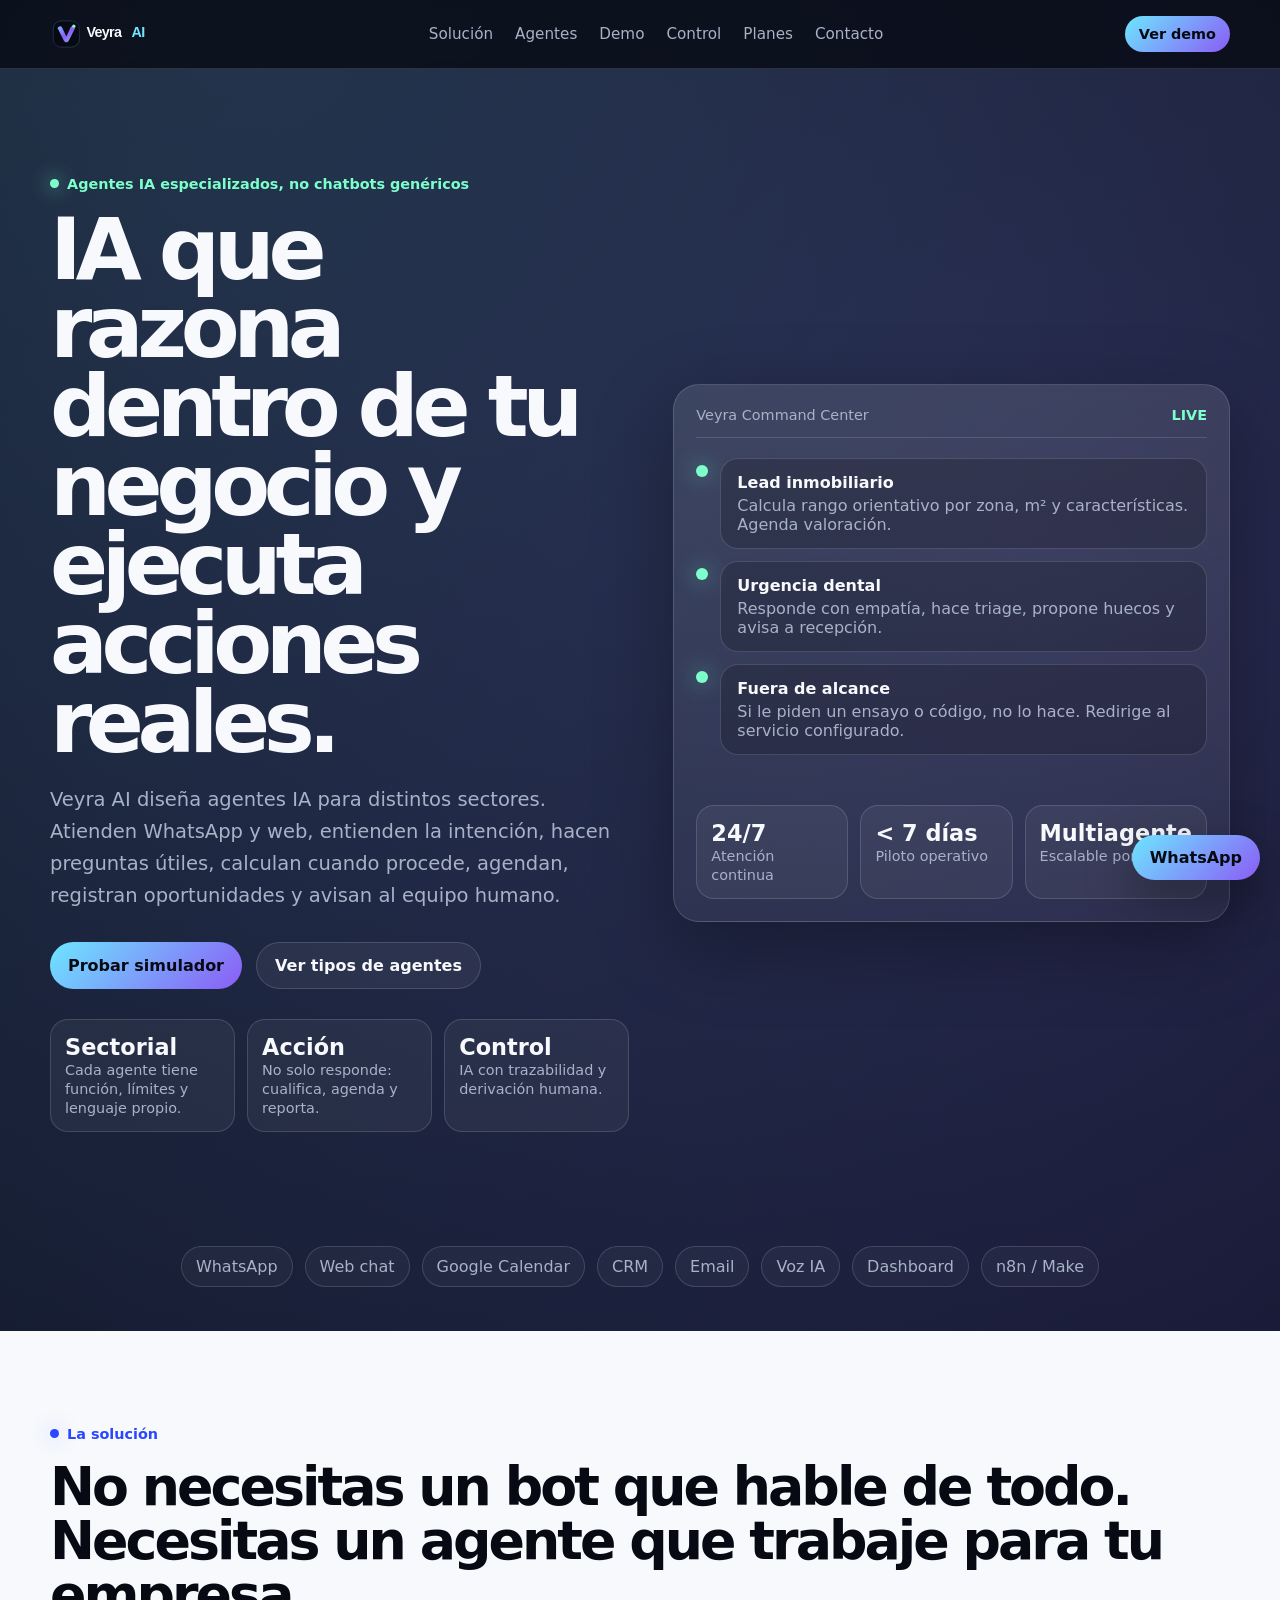
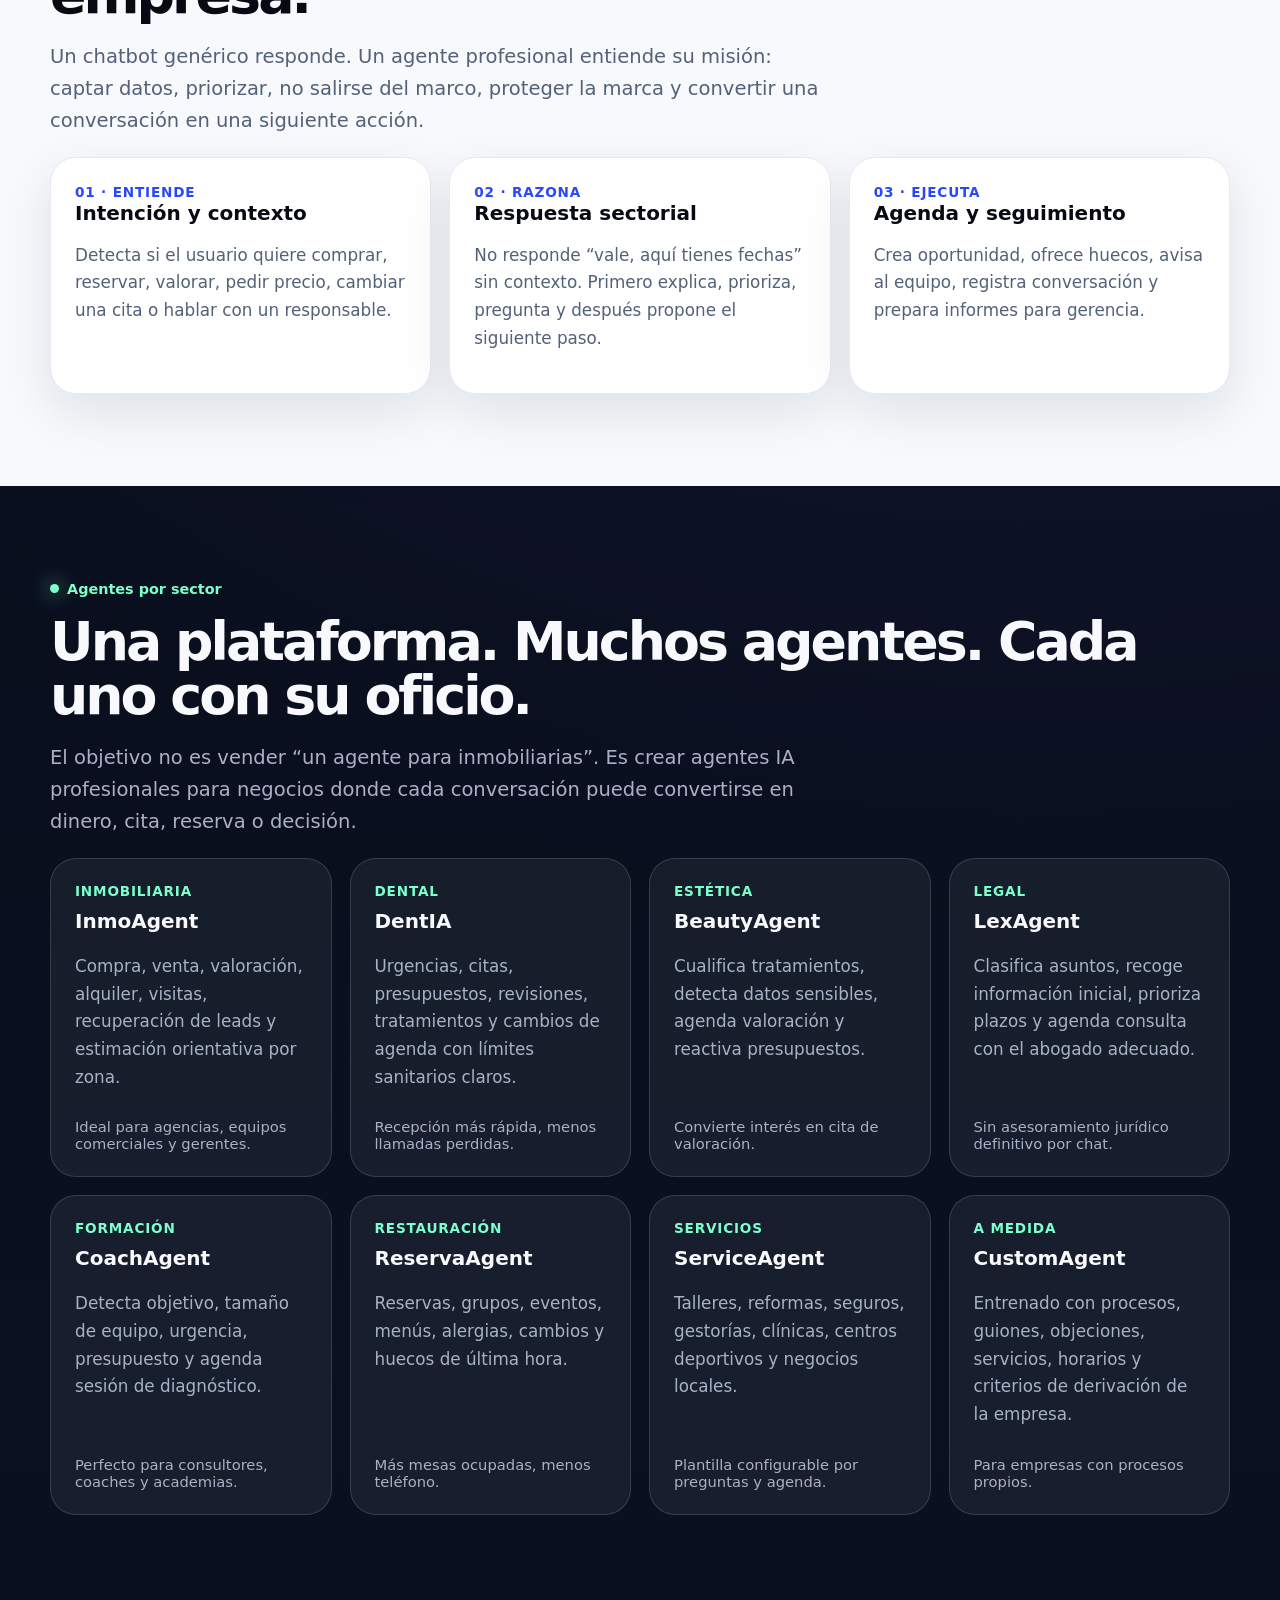
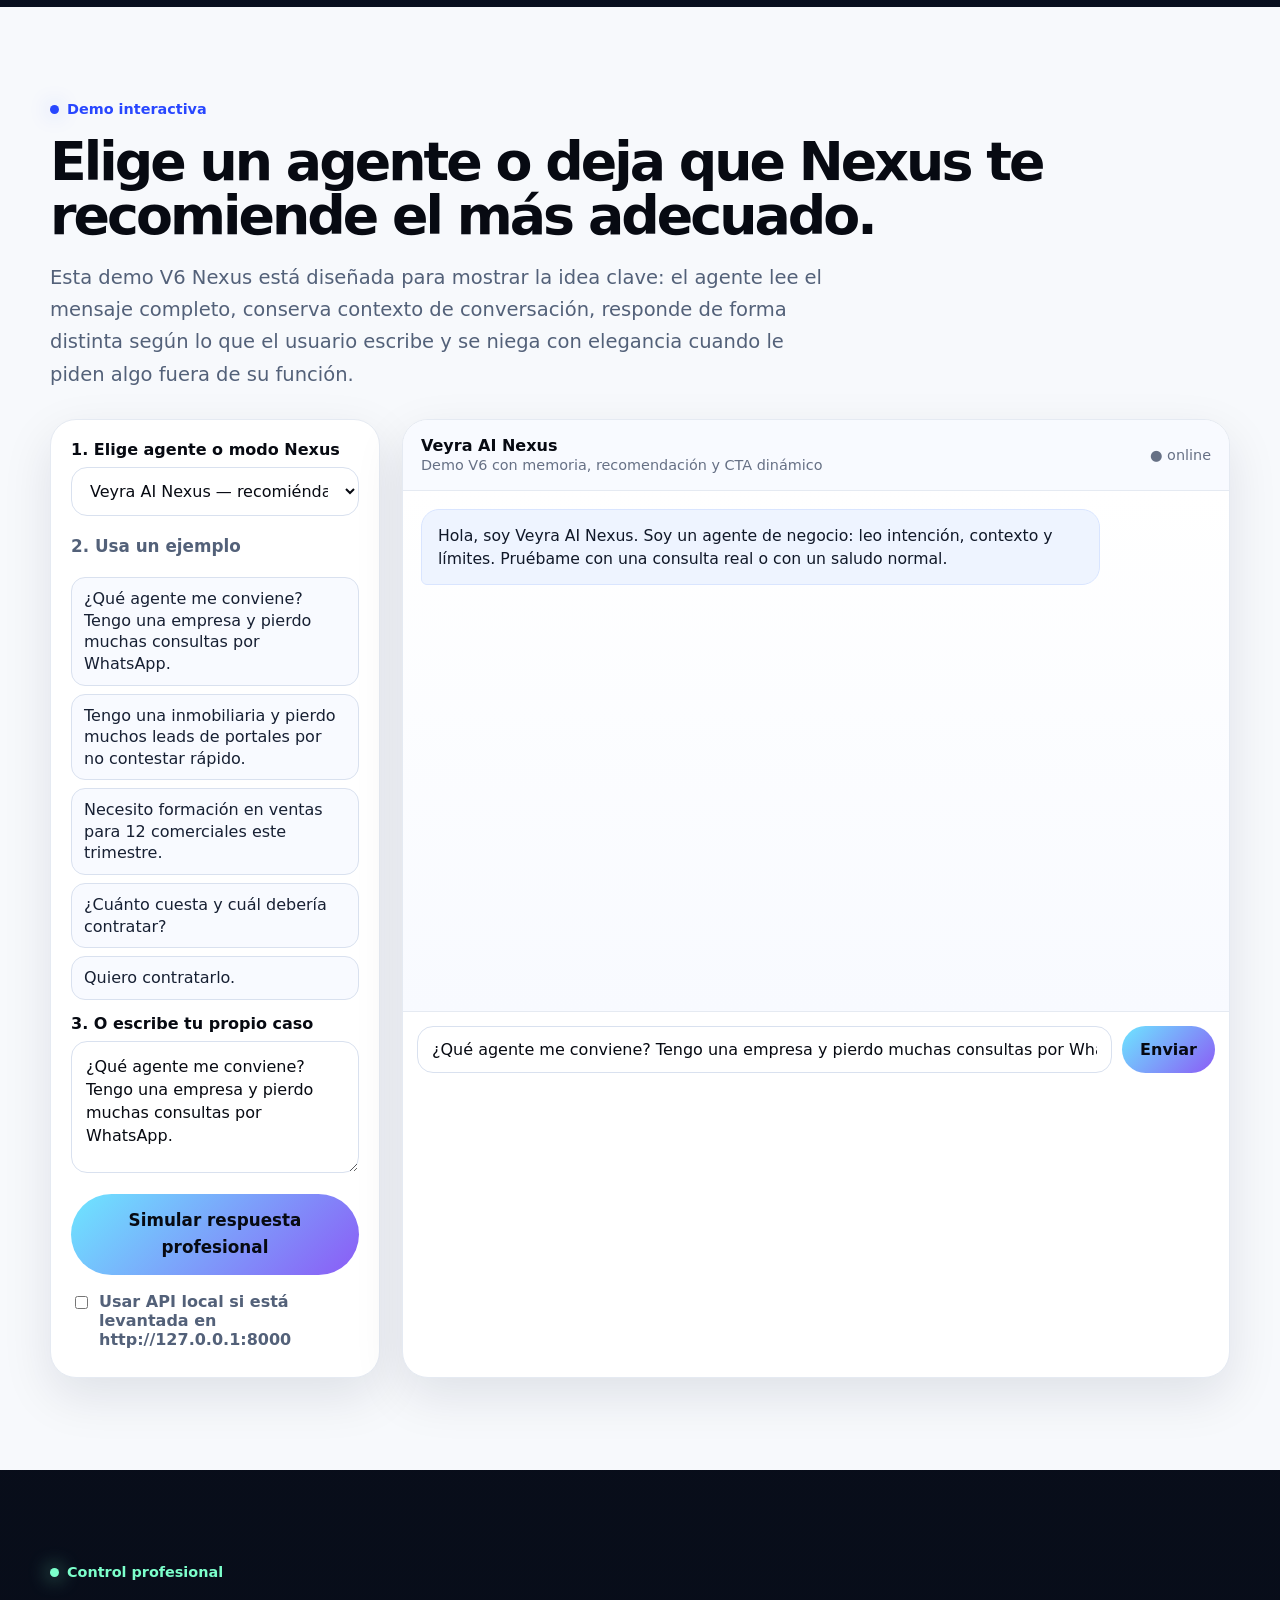
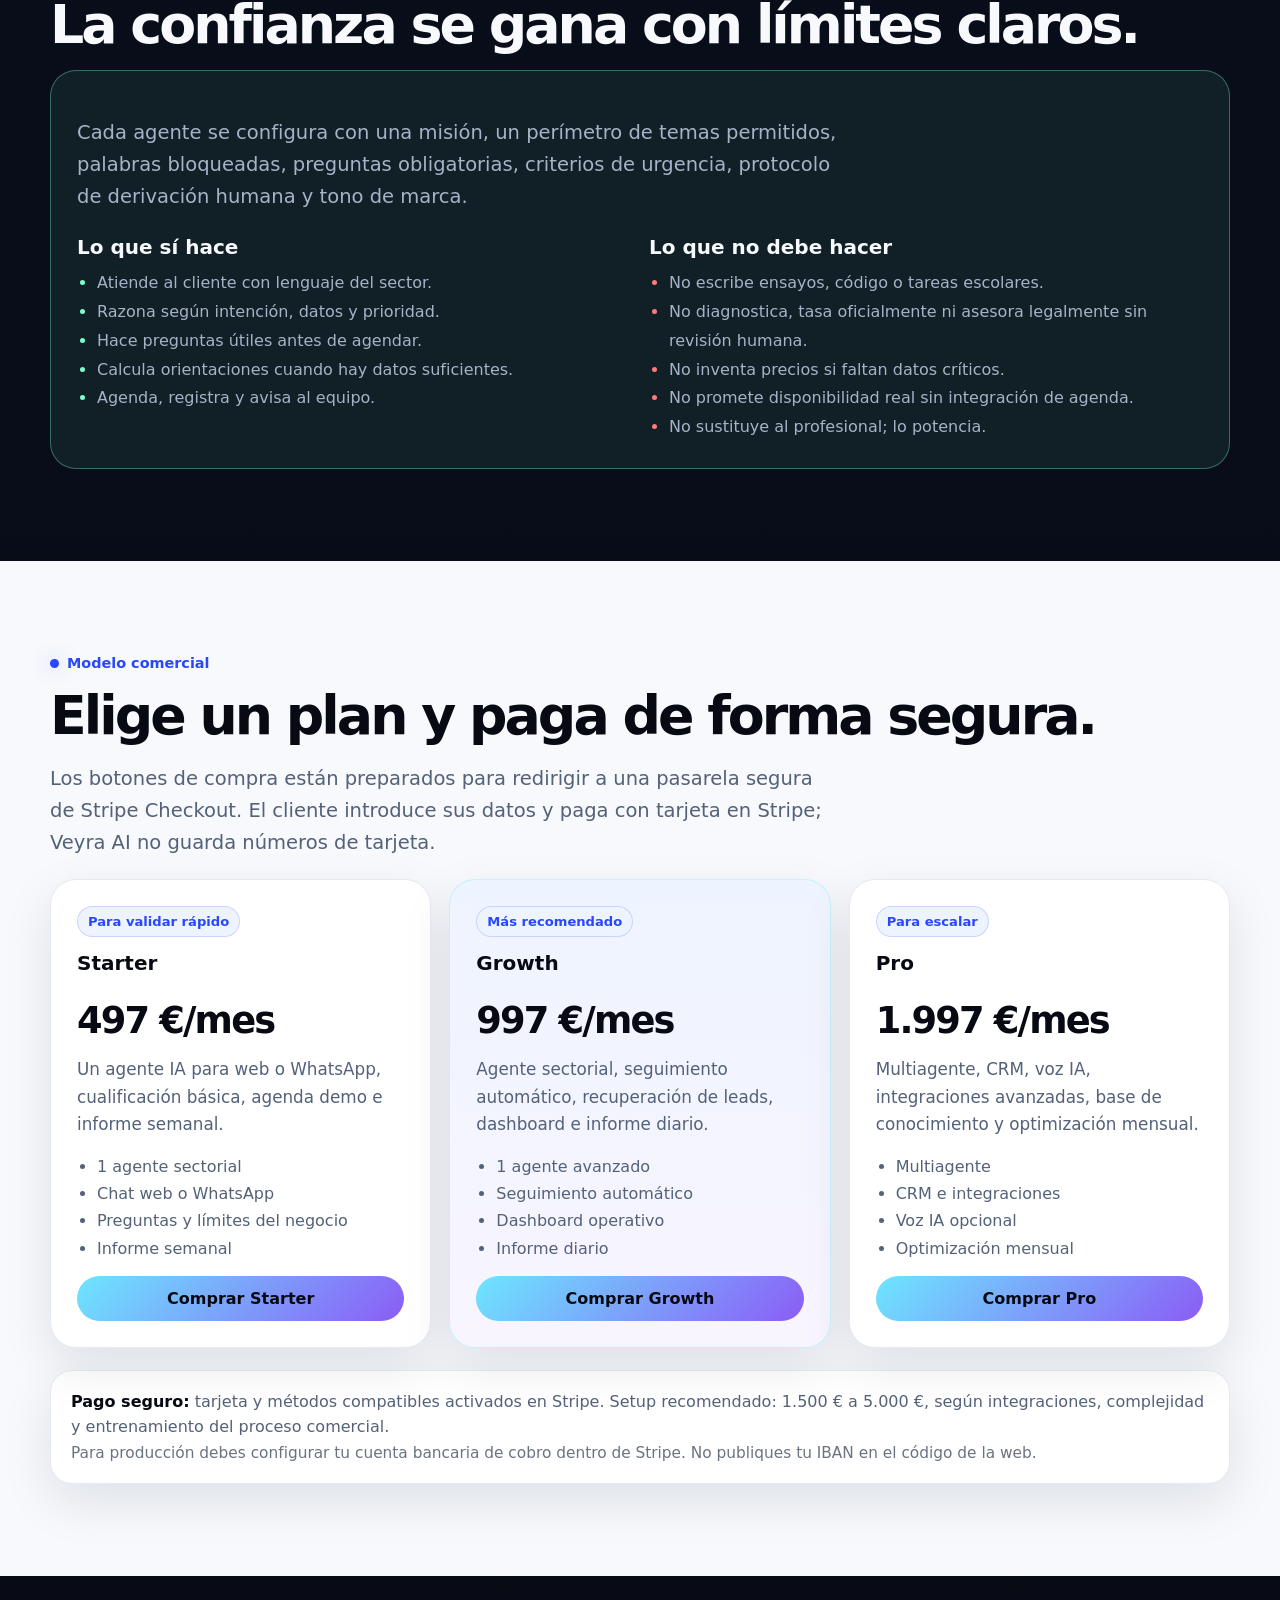
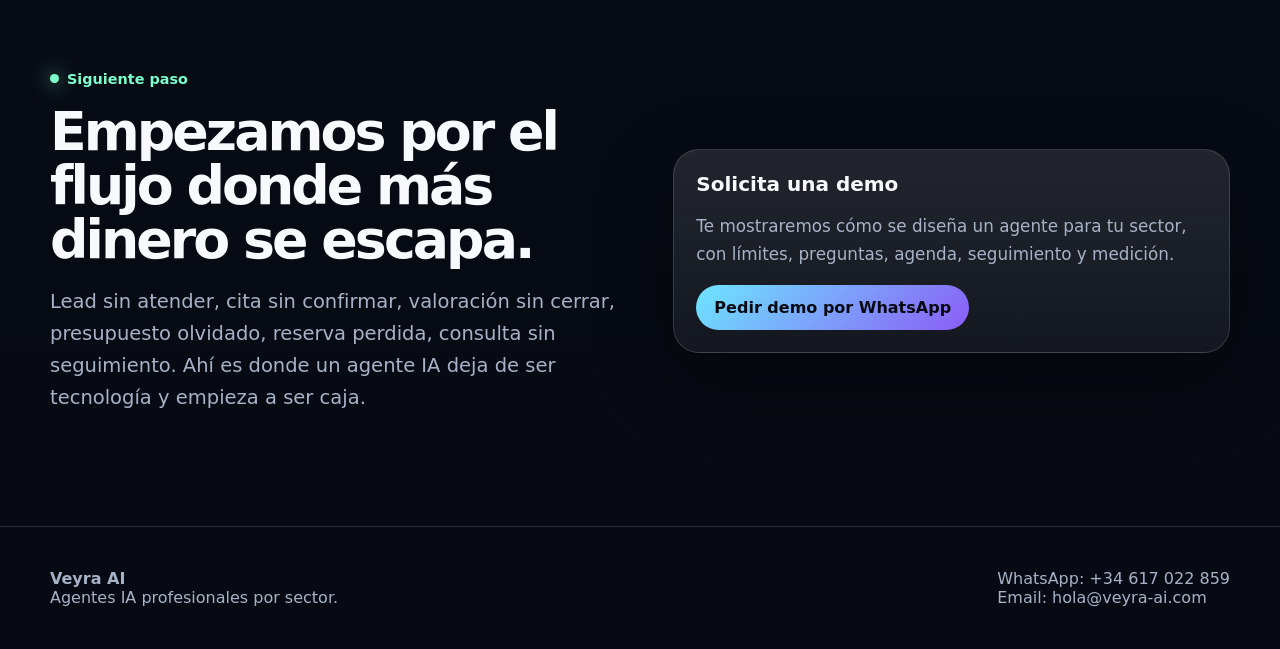
==== commit b3e89643: "Add files via upload" ====
--- a/index.html
+++ b/index.html
@@ -3,7 +3,7 @@
 <head>
   <meta charset="utf-8" />
   <meta name="viewport" content="width=device-width, initial-scale=1" />
-  <title>Veyra AI V4 — Chat razonador contextual</title>
+  <title>Veyra AI V6 — Nexus MetaAgente Premium</title>
   <meta name="description" content="Veyra AI crea agentes IA especializados por sector: atienden, razonan dentro del negocio, califican leads, agendan citas y avisan al equipo. No son chatbots genéricos." />
   <meta name="theme-color" content="#070A12" />
   <link rel="icon" href="assets/favicon.svg" type="image/svg+xml" />
@@ -112,12 +112,13 @@
   <section class="section light" id="demo">
     <div class="container">
       <div class="eyebrow">Demo interactiva</div>
-      <h2>Elige un agente y pruébalo con una conversación real.</h2>
-      <p class="lead">Esta demo V4 está diseñada para mostrar la idea clave: el agente lee el mensaje completo, conserva contexto de conversación, responde de forma distinta según lo que el usuario escribe y se niega con elegancia cuando le piden algo fuera de su función.</p>
+      <h2>Elige un agente o deja que Nexus te recomiende el más adecuado.</h2>
+      <p class="lead">Esta demo V6 Nexus está diseñada para mostrar la idea clave: el agente lee el mensaje completo, conserva contexto de conversación, responde de forma distinta según lo que el usuario escribe y se niega con elegancia cuando le piden algo fuera de su función.</p>
       <div class="simulator">
         <aside class="sim-side">
-          <label for="sector">1. Elige agente</label>
+          <label for="sector">1. Elige agente o modo Nexus</label>
           <select id="sector" data-sector>
+            <option value="auto">Veyra AI Nexus — recomiéndame agente</option>
             <option value="inmobiliaria">IA para inmobiliaria</option>
             <option value="dental">IA para clínica dental</option>
             <option value="estetica">IA para estética</option>
@@ -140,7 +141,7 @@
 
         <section class="chat-simulator" aria-label="Simulador de chat Veyra AI">
           <div class="chat-header">
-            <div><strong data-agent-name>InmoAgent</strong><br><span>Demo V4 con memoria, contexto y límites</span></div>
+            <div><strong data-agent-name>Veyra AI Nexus</strong><br><span>Demo V6 con memoria, recomendación y CTA dinámico</span></div>
             <span>● online</span>
           </div>
           <div class="chat-log" data-chat-log></div>
